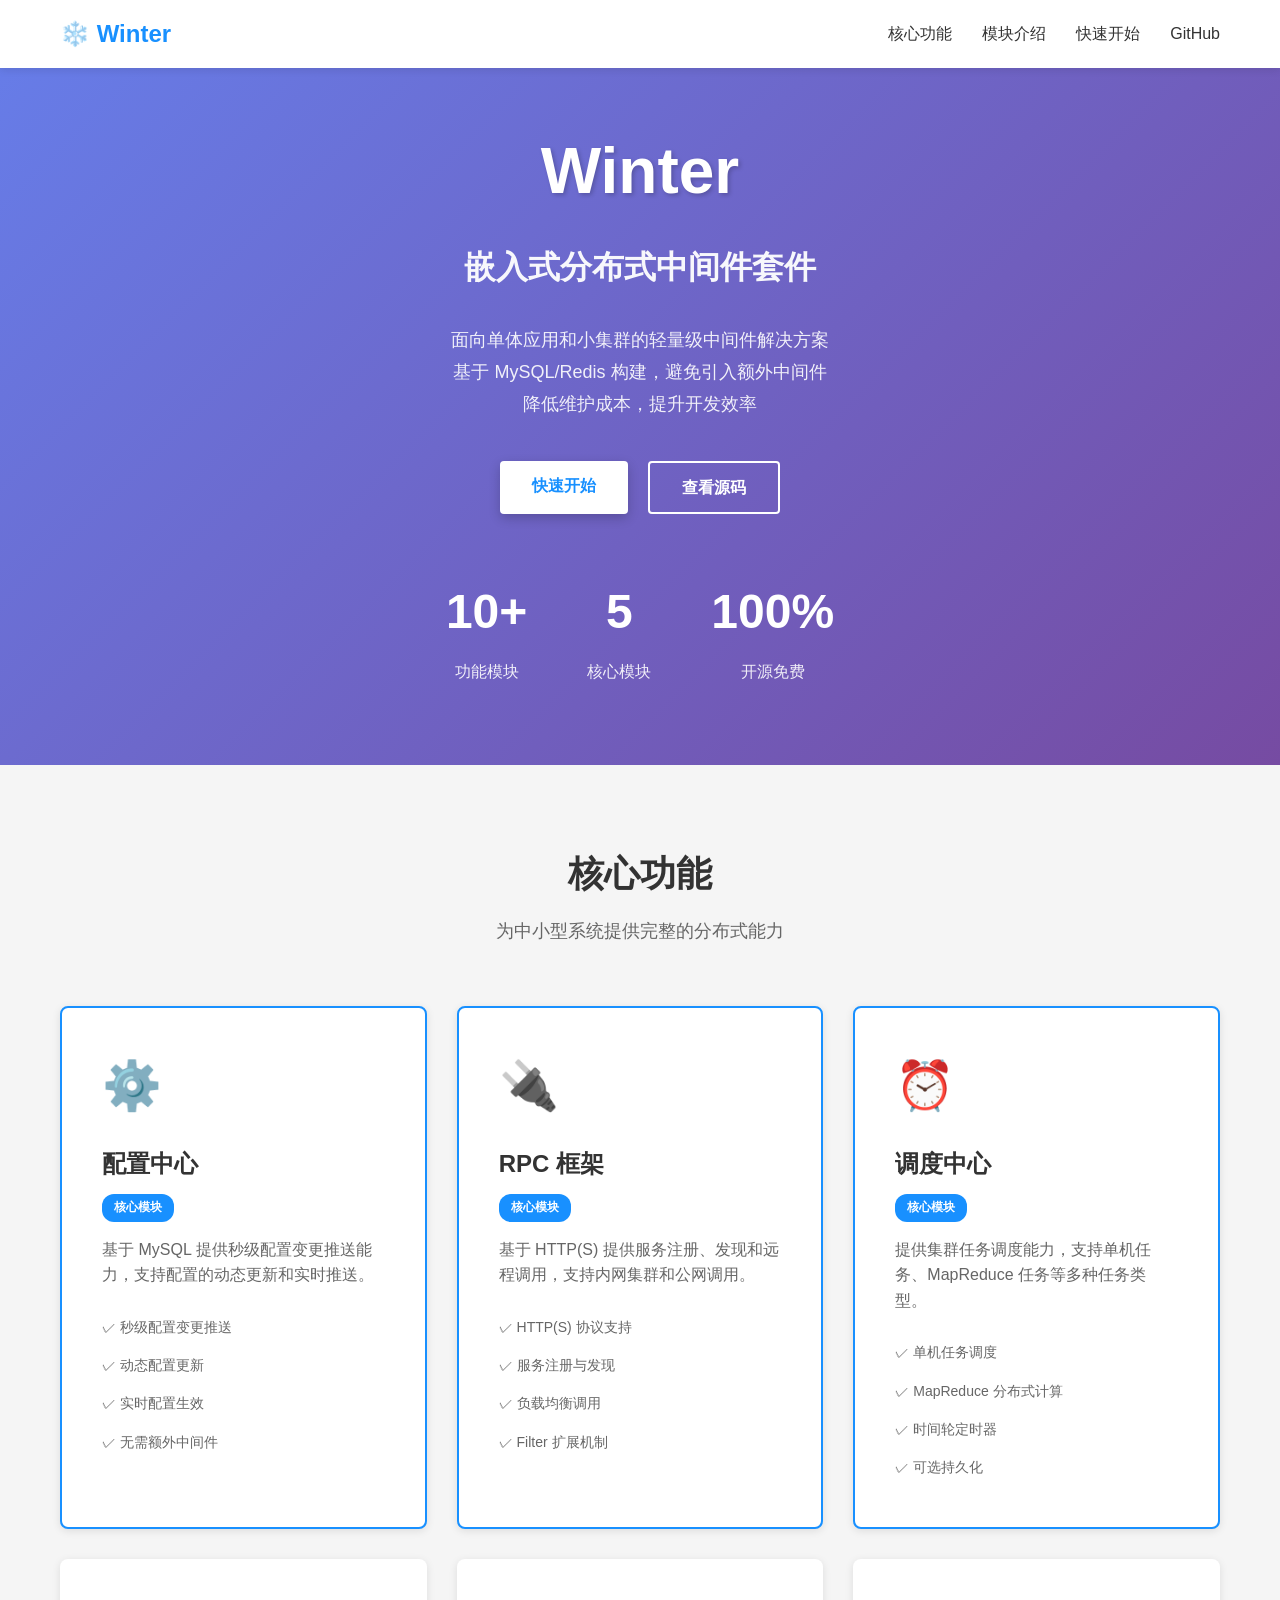
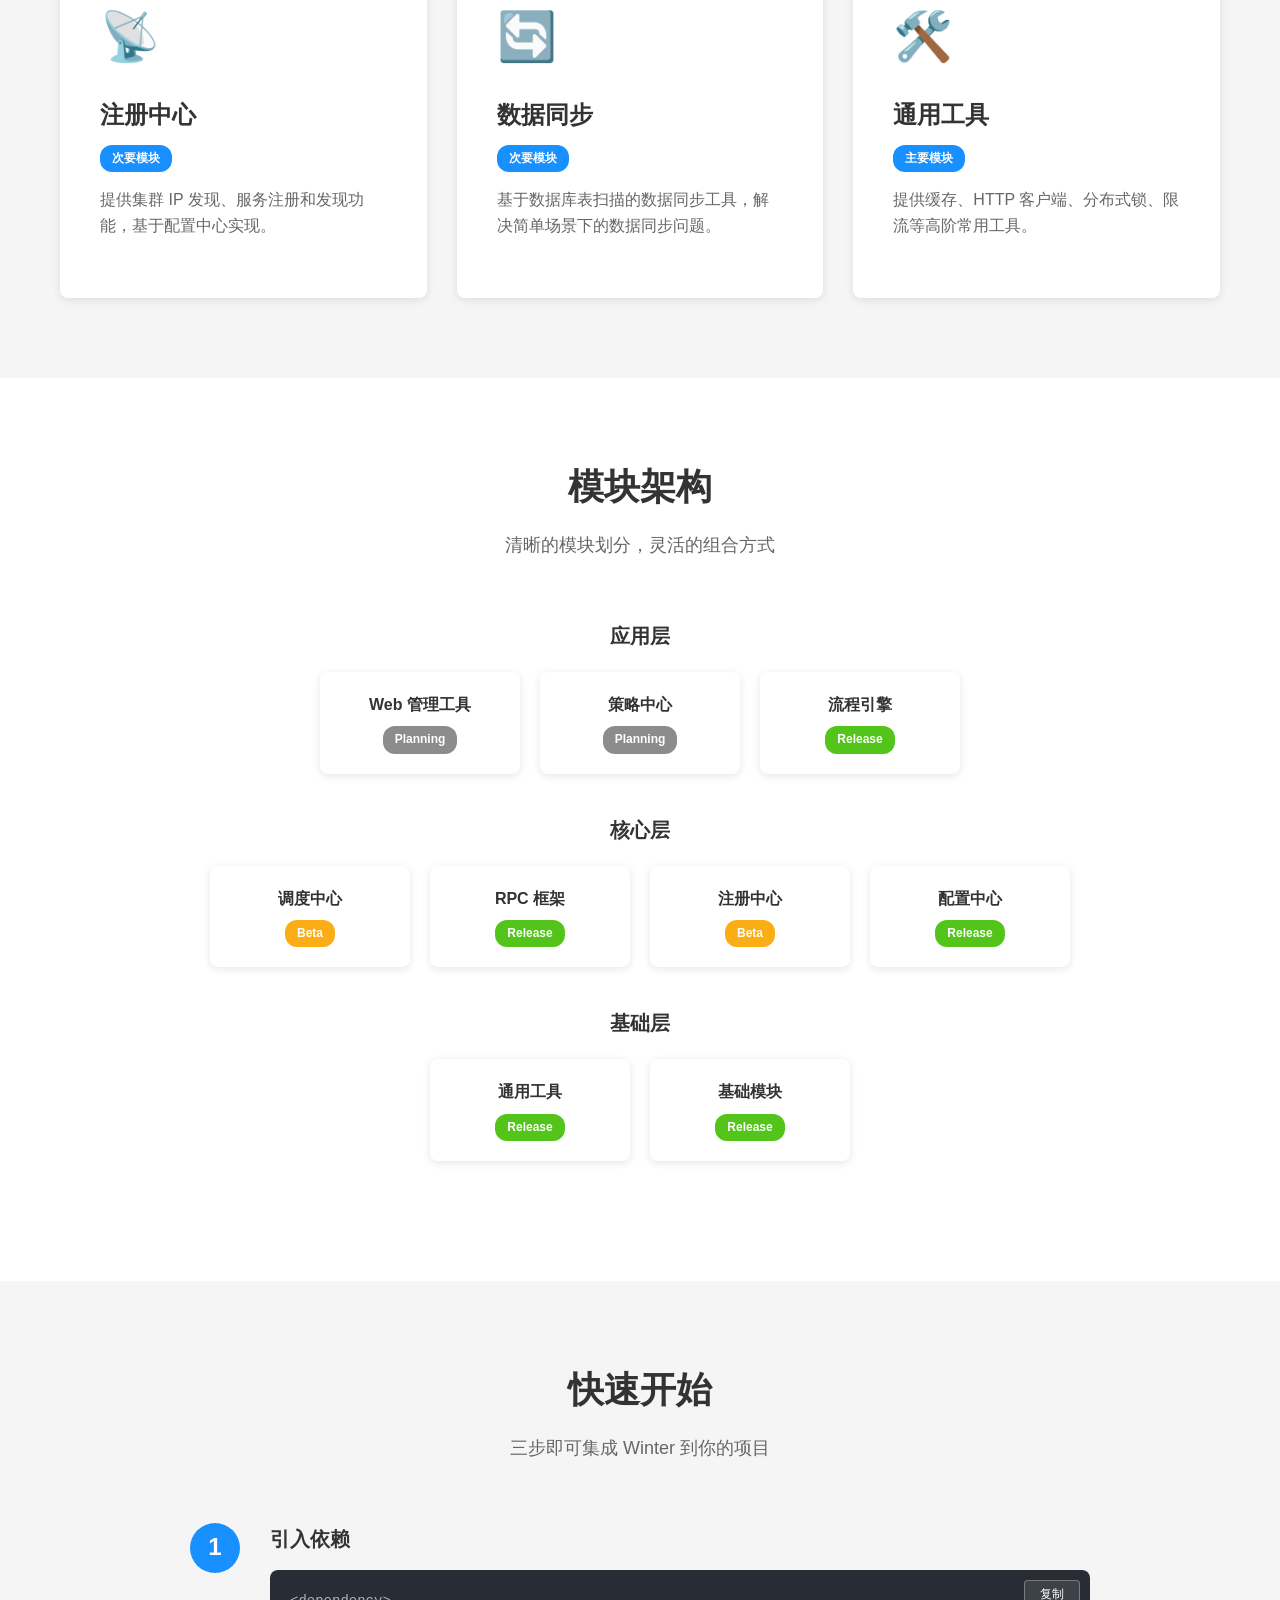
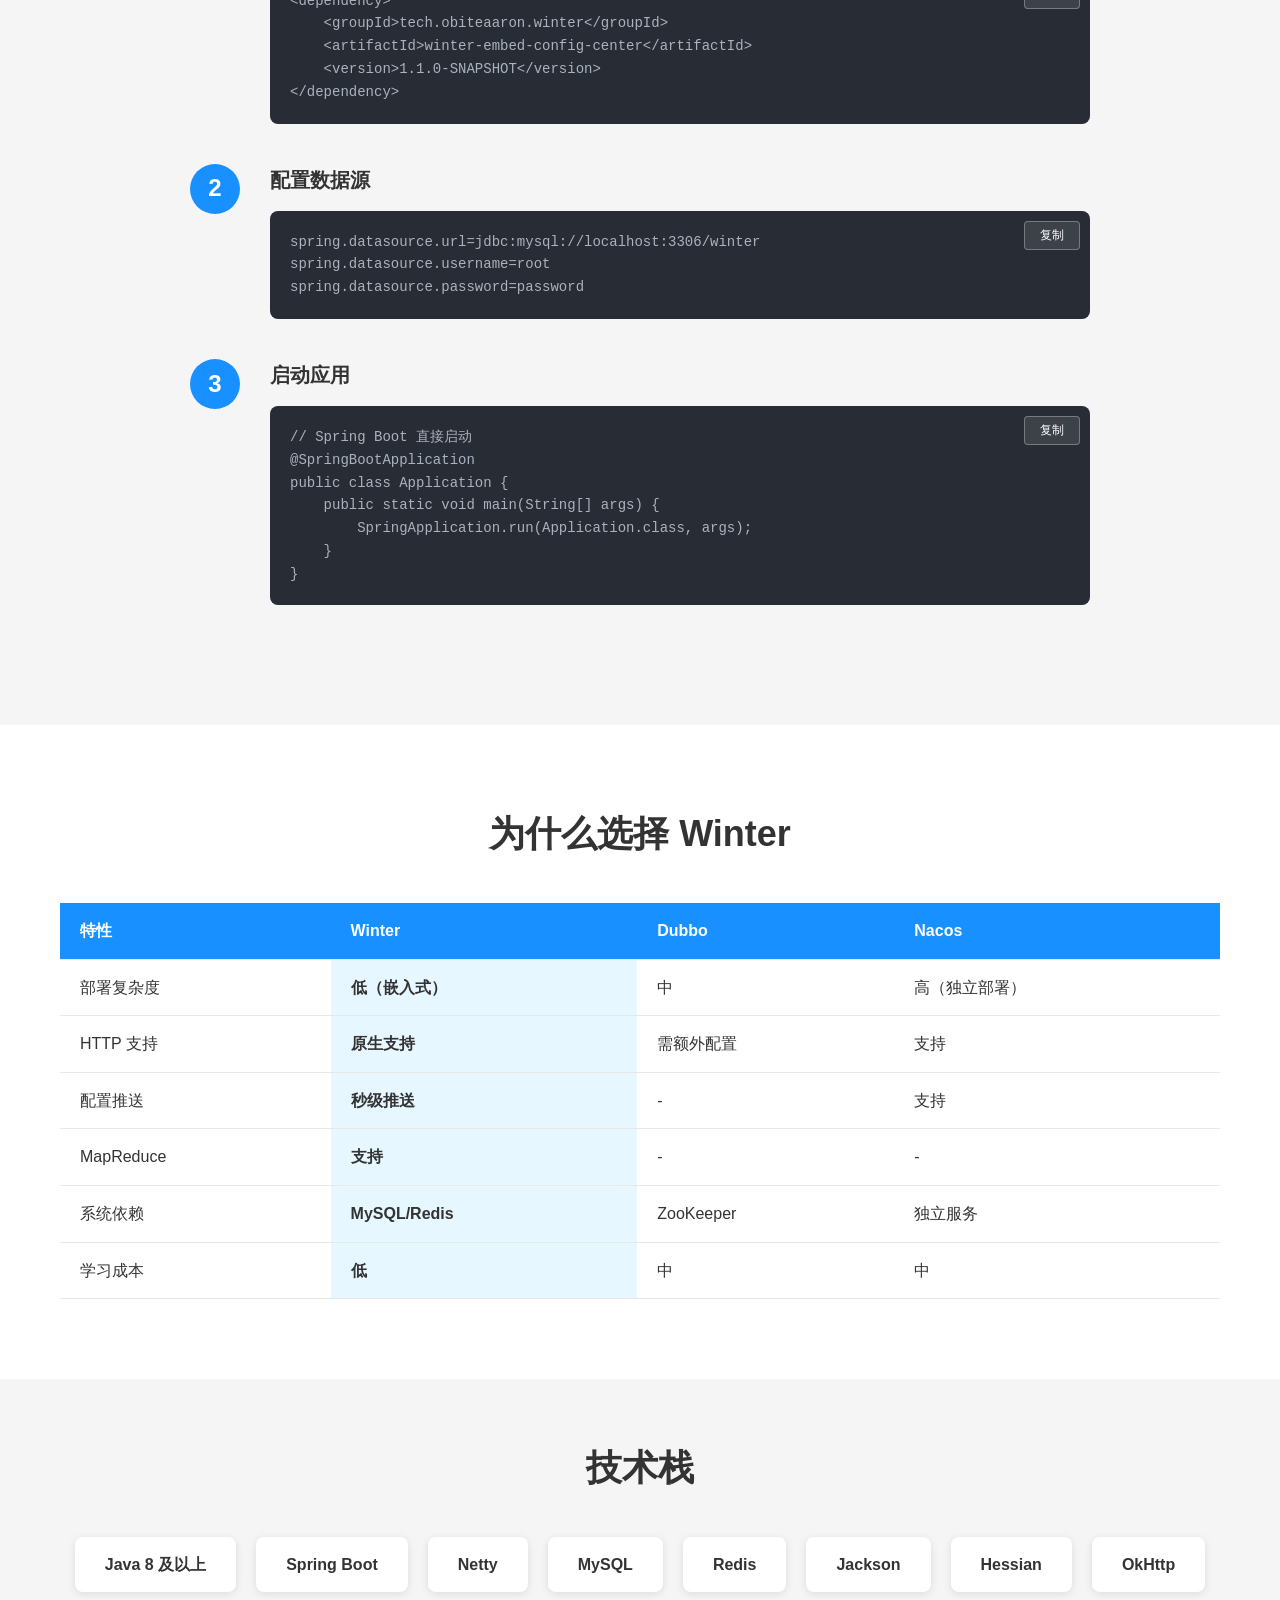
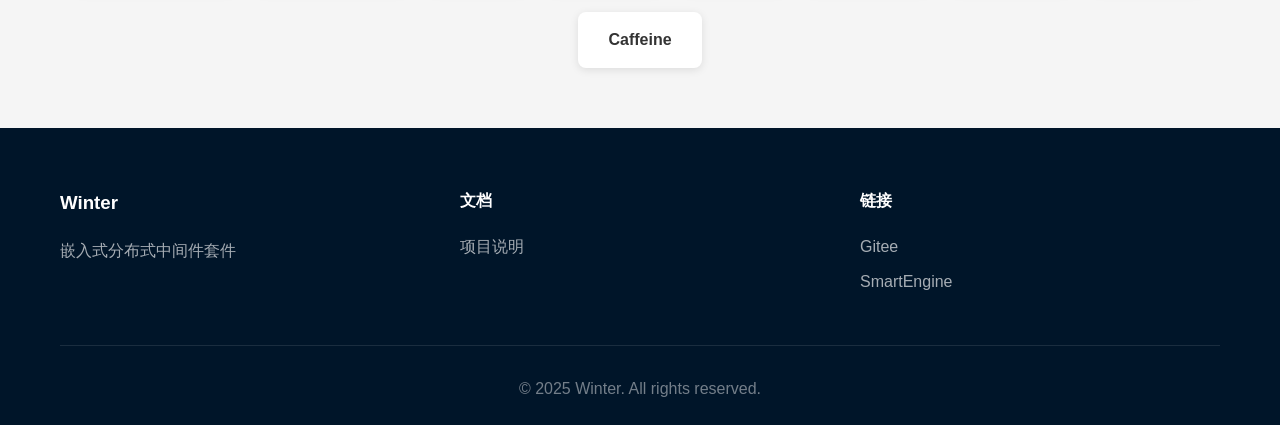
==== winter-portal/src/main/resources/static/index.html @ 9b307025 "feat(root): 添加 Winter 项目官网门户模块 - 在 pom.xml 中添加 winter-portal 模块配置 - 为 Spring Boot 自动配置添加版本依赖 - 添加 Sp" ====
<!DOCTYPE html>
<html lang="zh-CN">
<head>
    <meta charset="UTF-8">
    <meta name="viewport" content="width=device-width, initial-scale=1.0">
    <title>Winter - 嵌入式分布式中间件套件</title>
    <link rel="stylesheet" href="css/style.css">
</head>
<body>
    <!-- 导航栏 -->
    <nav class="navbar">
        <div class="container">
            <div class="nav-brand">
                <h1>❄️ Winter</h1>
            </div>
            <ul class="nav-menu">
                <li><a href="#features">核心功能</a></li>
                <li><a href="#modules">模块介绍</a></li>
                <li><a href="#quickstart">快速开始</a></li>
                <li><a href="https://gitee.com/zhanlanstar/winter" target="_blank">GitHub</a></li>
            </ul>
        </div>
    </nav>

    <!-- Hero 区域 -->
    <section class="hero">
        <div class="container">
            <div class="hero-content">
                <h1 class="hero-title">Winter</h1>
                <h2 class="hero-subtitle">嵌入式分布式中间件套件</h2>
                <p class="hero-description">
                    面向单体应用和小集群的轻量级中间件解决方案<br>
                    基于 MySQL/Redis 构建，避免引入额外中间件<br>
                    降低维护成本，提升开发效率
                </p>
                <div class="hero-buttons">
                    <a href="#quickstart" class="btn btn-primary">快速开始</a>
                    <a href="https://gitee.com/zhanlanstar/winter" target="_blank" class="btn btn-secondary">查看源码</a>
                </div>
            </div>
            <div class="hero-stats">
                <div class="stat-item">
                    <div class="stat-number">10+</div>
                    <div class="stat-label">功能模块</div>
                </div>
                <div class="stat-item">
                    <div class="stat-number">5</div>
                    <div class="stat-label">核心模块</div>
                </div>
                <div class="stat-item">
                    <div class="stat-number">100%</div>
                    <div class="stat-label">开源免费</div>
                </div>
            </div>
        </div>
    </section>

    <!-- 核心功能 -->
    <section id="features" class="features">
        <div class="container">
            <h2 class="section-title">核心功能</h2>
            <p class="section-subtitle">为中小型系统提供完整的分布式能力</p>

            <div class="feature-grid">
                <!-- 配置中心 -->
                <div class="feature-card feature-card-highlight">
                    <div class="feature-icon">⚙️</div>
                    <h3>配置中心</h3>
                    <p class="feature-tag">核心模块</p>
                    <p class="feature-description">
                        基于 MySQL 提供秒级配置变更推送能力，支持配置的动态更新和实时推送。
                    </p>
                    <ul class="feature-list">
                        <li>✓ 秒级配置变更推送</li>
                        <li>✓ 动态配置更新</li>
                        <li>✓ 实时配置生效</li>
                        <li>✓ 无需额外中间件</li>
                    </ul>
                </div>

                <!-- RPC 框架 -->
                <div class="feature-card feature-card-highlight">
                    <div class="feature-icon">🔌</div>
                    <h3>RPC 框架</h3>
                    <p class="feature-tag">核心模块</p>
                    <p class="feature-description">
                        基于 HTTP(S) 提供服务注册、发现和远程调用，支持内网集群和公网调用。
                    </p>
                    <ul class="feature-list">
                        <li>✓ HTTP(S) 协议支持</li>
                        <li>✓ 服务注册与发现</li>
                        <li>✓ 负载均衡调用</li>
                        <li>✓ Filter 扩展机制</li>
                    </ul>
                </div>

                <!-- 调度中心 -->
                <div class="feature-card feature-card-highlight">
                    <div class="feature-icon">⏰</div>
                    <h3>调度中心</h3>
                    <p class="feature-tag">核心模块</p>
                    <p class="feature-description">
                        提供集群任务调度能力，支持单机任务、MapReduce 任务等多种任务类型。
                    </p>
                    <ul class="feature-list">
                        <li>✓ 单机任务调度</li>
                        <li>✓ MapReduce 分布式计算</li>
                        <li>✓ 时间轮定时器</li>
                        <li>✓ 可选持久化</li>
                    </ul>
                </div>

                <!-- 注册中心 -->
                <div class="feature-card">
                    <div class="feature-icon">📡</div>
                    <h3>注册中心</h3>
                    <p class="feature-tag">次要模块</p>
                    <p class="feature-description">
                        提供集群 IP 发现、服务注册和发现功能，基于配置中心实现。
                    </p>
                </div>

                <!-- 数据同步 -->
                <div class="feature-card">
                    <div class="feature-icon">🔄</div>
                    <h3>数据同步</h3>
                    <p class="feature-tag">次要模块</p>
                    <p class="feature-description">
                        基于数据库表扫描的数据同步工具，解决简单场景下的数据同步问题。
                    </p>
                </div>

                <!-- 通用工具 -->
                <div class="feature-card">
                    <div class="feature-icon">🛠️</div>
                    <h3>通用工具</h3>
                    <p class="feature-tag">主要模块</p>
                    <p class="feature-description">
                        提供缓存、HTTP 客户端、分布式锁、限流等高阶常用工具。
                    </p>
                </div>
            </div>
        </div>
    </section>

    <!-- 模块详细介绍 -->
    <section id="modules" class="modules">
        <div class="container">
            <h2 class="section-title">模块架构</h2>
            <p class="section-subtitle">清晰的模块划分，灵活的组合方式</p>

            <div class="module-diagram">
                <div class="module-layer">
                    <div class="layer-title">应用层</div>
                    <div class="module-items">
                        <div class="module-item module-item-planning">
                            <span class="module-name">Web 管理工具</span>
                            <span class="module-status">Planning</span>
                        </div>
                        <div class="module-item module-item-planning">
                            <span class="module-name">策略中心</span>
                            <span class="module-status">Planning</span>
                        </div>
                        <div class="module-item module-item-release">
                            <span class="module-name">流程引擎</span>
                            <span class="module-status">Release</span>
                        </div>
                    </div>
                </div>

                <div class="module-layer">
                    <div class="layer-title">核心层</div>
                    <div class="module-items">
                        <div class="module-item module-item-beta">
                            <span class="module-name">调度中心</span>
                            <span class="module-status">Beta</span>
                        </div>
                        <div class="module-item module-item-release">
                            <span class="module-name">RPC 框架</span>
                            <span class="module-status">Release</span>
                        </div>
                        <div class="module-item module-item-beta">
                            <span class="module-name">注册中心</span>
                            <span class="module-status">Beta</span>
                        </div>
                        <div class="module-item module-item-release">
                            <span class="module-name">配置中心</span>
                            <span class="module-status">Release</span>
                        </div>
                    </div>
                </div>

                <div class="module-layer">
                    <div class="layer-title">基础层</div>
                    <div class="module-items">
                        <div class="module-item module-item-release">
                            <span class="module-name">通用工具</span>
                            <span class="module-status">Release</span>
                        </div>
                        <div class="module-item module-item-release">
                            <span class="module-name">基础模块</span>
                            <span class="module-status">Release</span>
                        </div>
                    </div>
                </div>
            </div>
        </div>
    </section>

    <!-- 快速开始 -->
    <section id="quickstart" class="quickstart">
        <div class="container">
            <h2 class="section-title">快速开始</h2>
            <p class="section-subtitle">三步即可集成 Winter 到你的项目</p>

            <div class="steps">
                <div class="step">
                    <div class="step-number">1</div>
                    <div class="step-content">
                        <h3>引入依赖</h3>
                        <div class="code-block">
                            <pre><code>&lt;dependency&gt;
    &lt;groupId&gt;tech.obiteaaron.winter&lt;/groupId&gt;
    &lt;artifactId&gt;winter-embed-config-center&lt;/artifactId&gt;
    &lt;version&gt;1.1.0-SNAPSHOT&lt;/version&gt;
&lt;/dependency&gt;</code></pre>
                        </div>
                    </div>
                </div>

                <div class="step">
                    <div class="step-number">2</div>
                    <div class="step-content">
                        <h3>配置数据源</h3>
                        <div class="code-block">
                            <pre><code>spring.datasource.url=jdbc:mysql://localhost:3306/winter
spring.datasource.username=root
spring.datasource.password=password</code></pre>
                        </div>
                    </div>
                </div>

                <div class="step">
                    <div class="step-number">3</div>
                    <div class="step-content">
                        <h3>启动应用</h3>
                        <div class="code-block">
                            <pre><code>// Spring Boot 直接启动
@SpringBootApplication
public class Application {
    public static void main(String[] args) {
        SpringApplication.run(Application.class, args);
    }
}</code></pre>
                        </div>
                    </div>
                </div>
            </div>
        </div>
    </section>

    <!-- 优势对比 -->
    <section class="advantages">
        <div class="container">
            <h2 class="section-title">为什么选择 Winter</h2>
            <div class="comparison-table">
                <table>
                    <thead>
                        <tr>
                            <th>特性</th>
                            <th>Winter</th>
                            <th>Dubbo</th>
                            <th>Nacos</th>
                        </tr>
                    </thead>
                    <tbody>
                        <tr>
                            <td>部署复杂度</td>
                            <td class="highlight">低（嵌入式）</td>
                            <td>中</td>
                            <td>高（独立部署）</td>
                        </tr>
                        <tr>
                            <td>HTTP 支持</td>
                            <td class="highlight">原生支持</td>
                            <td>需额外配置</td>
                            <td>支持</td>
                        </tr>
                        <tr>
                            <td>配置推送</td>
                            <td class="highlight">秒级推送</td>
                            <td>-</td>
                            <td>支持</td>
                        </tr>
                        <tr>
                            <td>MapReduce</td>
                            <td class="highlight">支持</td>
                            <td>-</td>
                            <td>-</td>
                        </tr>
                        <tr>
                            <td>系统依赖</td>
                            <td class="highlight">MySQL/Redis</td>
                            <td>ZooKeeper</td>
                            <td>独立服务</td>
                        </tr>
                        <tr>
                            <td>学习成本</td>
                            <td class="highlight">低</td>
                            <td>中</td>
                            <td>中</td>
                        </tr>
                    </tbody>
                </table>
            </div>
        </div>
    </section>

    <!-- 技术栈 -->
    <section class="tech-stack">
        <div class="container">
            <h2 class="section-title">技术栈</h2>
            <div class="tech-items">
                <div class="tech-item">Java 8 及以上</div>
                <div class="tech-item">Spring Boot</div>
                <div class="tech-item">Netty</div>
                <div class="tech-item">MySQL</div>
                <div class="tech-item">Redis</div>
                <div class="tech-item">Jackson</div>
                <div class="tech-item">Hessian</div>
                <div class="tech-item">OkHttp</div>
                <div class="tech-item">Caffeine</div>
            </div>
        </div>
    </section>

    <!-- 页脚 -->
    <footer class="footer">
        <div class="container">
            <div class="footer-content">
                <div class="footer-section">
                    <h3>Winter</h3>
                    <p>嵌入式分布式中间件套件</p>
                </div>
                <div class="footer-section">
                    <h4>文档</h4>
                    <ul>
                        <li><a href="README.md">项目说明</a></li>
                    </ul>
                </div>
                <div class="footer-section">
                    <h4>链接</h4>
                    <ul>
                        <li><a href="https://gitee.com/zhanlanstar/winter" target="_blank">Gitee</a></li>
                        <li><a href="https://github.com/obiteaaron/SmartEngine-Enhance" target="_blank">SmartEngine</a></li>
                    </ul>
                </div>
            </div>
            <div class="footer-bottom">
                <p>&copy; 2025 Winter. All rights reserved.</p>
            </div>
        </div>
    </footer>

    <script src="js/script.js"></script>
</body>
</html>
---- winter-portal/src/main/resources/static/css/style.css ----
/* 全局样式 */
* {
    margin: 0;
    padding: 0;
    box-sizing: border-box;
}

:root {
    --primary-color: #1890ff;
    --primary-dark: #096dd9;
    --secondary-color: #52c41a;
    --text-color: #333;
    --text-light: #666;
    --bg-light: #f5f5f5;
    --bg-white: #ffffff;
    --border-color: #e8e8e8;
    --shadow: 0 2px 8px rgba(0, 0, 0, 0.1);
    --shadow-hover: 0 4px 16px rgba(0, 0, 0, 0.15);
}

body {
    font-family: -apple-system, BlinkMacSystemFont, 'Segoe UI', 'PingFang SC', 'Hiragino Sans GB',
        'Microsoft YaHei', 'Helvetica Neue', Helvetica, Arial, sans-serif;
    line-height: 1.6;
    color: var(--text-color);
    background-color: var(--bg-white);
}

.container {
    max-width: 1200px;
    margin: 0 auto;
    padding: 0 20px;
}

/* 导航栏 */
.navbar {
    background: var(--bg-white);
    box-shadow: var(--shadow);
    position: fixed;
    top: 0;
    left: 0;
    right: 0;
    z-index: 1000;
    padding: 15px 0;
}

.navbar .container {
    display: flex;
    justify-content: space-between;
    align-items: center;
}

.nav-brand h1 {
    font-size: 24px;
    color: var(--primary-color);
    font-weight: 600;
}

.nav-menu {
    display: flex;
    list-style: none;
    gap: 30px;
}

.nav-menu a {
    text-decoration: none;
    color: var(--text-color);
    font-weight: 500;
    transition: color 0.3s;
}

.nav-menu a:hover {
    color: var(--primary-color);
}

/* Hero 区域 */
.hero {
    background: linear-gradient(135deg, #667eea 0%, #764ba2 100%);
    color: white;
    padding: 120px 0 80px;
    text-align: center;
}

.hero-title {
    font-size: 64px;
    font-weight: 700;
    margin-bottom: 20px;
    text-shadow: 2px 2px 4px rgba(0, 0, 0, 0.2);
}

.hero-subtitle {
    font-size: 32px;
    font-weight: 600;
    margin-bottom: 30px;
    opacity: 0.95;
}

.hero-description {
    font-size: 18px;
    line-height: 1.8;
    margin-bottom: 40px;
    opacity: 0.9;
}

.hero-buttons {
    display: flex;
    gap: 20px;
    justify-content: center;
    margin-bottom: 60px;
}

.btn {
    display: inline-block;
    padding: 12px 32px;
    border-radius: 4px;
    text-decoration: none;
    font-weight: 600;
    font-size: 16px;
    transition: all 0.3s;
    cursor: pointer;
}

.btn-primary {
    background: white;
    color: var(--primary-color);
    box-shadow: 0 4px 12px rgba(0, 0, 0, 0.2);
}

.btn-primary:hover {
    transform: translateY(-2px);
    box-shadow: 0 6px 16px rgba(0, 0, 0, 0.3);
}

.btn-secondary {
    background: transparent;
    color: white;
    border: 2px solid white;
}

.btn-secondary:hover {
    background: white;
    color: var(--primary-color);
}

.hero-stats {
    display: flex;
    justify-content: center;
    gap: 60px;
    margin-top: 60px;
}

.stat-item {
    text-align: center;
}

.stat-number {
    font-size: 48px;
    font-weight: 700;
    margin-bottom: 8px;
}

.stat-label {
    font-size: 16px;
    opacity: 0.9;
}

/* 核心功能 */
.features {
    padding: 80px 0;
    background: var(--bg-light);
}

.section-title {
    font-size: 36px;
    text-align: center;
    margin-bottom: 15px;
    color: var(--text-color);
}

.section-subtitle {
    text-align: center;
    color: var(--text-light);
    margin-bottom: 60px;
    font-size: 18px;
}

.feature-grid {
    display: grid;
    grid-template-columns: repeat(auto-fit, minmax(350px, 1fr));
    gap: 30px;
}

.feature-card {
    background: var(--bg-white);
    padding: 40px;
    border-radius: 8px;
    box-shadow: var(--shadow);
    transition: all 0.3s;
}

.feature-card:hover {
    transform: translateY(-5px);
    box-shadow: var(--shadow-hover);
}

.feature-card-highlight {
    border: 2px solid var(--primary-color);
}

.feature-icon {
    font-size: 48px;
    margin-bottom: 20px;
}

.feature-card h3 {
    font-size: 24px;
    margin-bottom: 10px;
    color: var(--text-color);
}

.feature-tag {
    display: inline-block;
    background: var(--primary-color);
    color: white;
    padding: 4px 12px;
    border-radius: 12px;
    font-size: 12px;
    font-weight: 600;
    margin-bottom: 15px;
}

.feature-description {
    color: var(--text-light);
    margin-bottom: 20px;
    line-height: 1.6;
}

.feature-list {
    list-style: none;
}

.feature-list li {
    padding: 8px 0;
    color: var(--text-light);
    font-size: 14px;
}

/* 模块架构 */
.modules {
    padding: 80px 0;
    background: var(--bg-white);
}

.module-diagram {
    max-width: 900px;
    margin: 0 auto;
}

.module-layer {
    margin-bottom: 40px;
}

.layer-title {
    font-size: 20px;
    font-weight: 600;
    margin-bottom: 20px;
    color: var(--text-color);
    text-align: center;
}

.module-items {
    display: flex;
    justify-content: center;
    gap: 20px;
    flex-wrap: wrap;
}

.module-item {
    background: var(--bg-white);
    padding: 20px 30px;
    border-radius: 8px;
    box-shadow: var(--shadow);
    min-width: 200px;
    text-align: center;
    transition: all 0.3s;
}

.module-item:hover {
    transform: translateY(-3px);
    box-shadow: var(--shadow-hover);
}

.module-name {
    display: block;
    font-size: 16px;
    font-weight: 600;
    margin-bottom: 8px;
    color: var(--text-color);
}

.module-status {
    display: inline-block;
    padding: 4px 12px;
    border-radius: 12px;
    font-size: 12px;
    font-weight: 600;
}

.module-item-release .module-status {
    background: var(--secondary-color);
    color: white;
}

.module-item-beta .module-status {
    background: #faad14;
    color: white;
}

.module-item-planning .module-status {
    background: #8c8c8c;
    color: white;
}

/* 快速开始 */
.quickstart {
    padding: 80px 0;
    background: var(--bg-light);
}

.steps {
    max-width: 900px;
    margin: 0 auto;
}

.step {
    display: flex;
    gap: 30px;
    margin-bottom: 40px;
}

.step-number {
    flex-shrink: 0;
    width: 50px;
    height: 50px;
    background: var(--primary-color);
    color: white;
    border-radius: 50%;
    display: flex;
    align-items: center;
    justify-content: center;
    font-size: 24px;
    font-weight: 700;
}

.step-content {
    flex: 1;
}

.step-content h3 {
    font-size: 20px;
    margin-bottom: 15px;
    color: var(--text-color);
}

.code-block {
    background: #282c34;
    border-radius: 8px;
    overflow: hidden;
}

.code-block pre {
    padding: 20px;
    overflow-x: auto;
}

.code-block code {
    color: #abb2bf;
    font-family: 'Courier New', Courier, monospace;
    font-size: 14px;
    line-height: 1.6;
}

/* 优势对比 */
.advantages {
    padding: 80px 0;
    background: var(--bg-white);
}

.comparison-table {
    overflow-x: auto;
    margin-top: 40px;
}

.comparison-table table {
    width: 100%;
    border-collapse: collapse;
    background: var(--bg-white);
    box-shadow: var(--shadow);
}

.comparison-table th,
.comparison-table td {
    padding: 15px 20px;
    text-align: left;
    border-bottom: 1px solid var(--border-color);
}

.comparison-table th {
    background: var(--primary-color);
    color: white;
    font-weight: 600;
}

.comparison-table tr:hover {
    background: var(--bg-light);
}

.comparison-table .highlight {
    background: #e6f7ff;
    font-weight: 600;
}

/* 技术栈 */
.tech-stack {
    padding: 60px 0;
    background: var(--bg-light);
}

.tech-items {
    display: flex;
    justify-content: center;
    gap: 20px;
    flex-wrap: wrap;
    margin-top: 40px;
}

.tech-item {
    background: var(--bg-white);
    padding: 15px 30px;
    border-radius: 8px;
    box-shadow: var(--shadow);
    font-weight: 600;
    color: var(--text-color);
    transition: all 0.3s;
}

.tech-item:hover {
    transform: translateY(-3px);
    box-shadow: var(--shadow-hover);
    background: var(--primary-color);
    color: white;
}

/* 页脚 */
.footer {
    background: #001529;
    color: white;
    padding: 60px 0 30px;
}

.footer-content {
    display: grid;
    grid-template-columns: repeat(auto-fit, minmax(250px, 1fr));
    gap: 40px;
    margin-bottom: 40px;
}

.footer-section h3,
.footer-section h4 {
    margin-bottom: 20px;
    color: white;
}

.footer-section p {
    color: rgba(255, 255, 255, 0.65);
}

.footer-section ul {
    list-style: none;
}

.footer-section li {
    margin-bottom: 10px;
}

.footer-section a {
    color: rgba(255, 255, 255, 0.65);
    text-decoration: none;
    transition: color 0.3s;
}

.footer-section a:hover {
    color: white;
}

.footer-bottom {
    text-align: center;
    padding-top: 30px;
    border-top: 1px solid rgba(255, 255, 255, 0.1);
    color: rgba(255, 255, 255, 0.45);
}

/* 响应式设计 */
@media (max-width: 768px) {
    .hero-title {
        font-size: 48px;
    }

    .hero-subtitle {
        font-size: 24px;
    }

    .hero-description {
        font-size: 16px;
    }

    .hero-buttons {
        flex-direction: column;
        align-items: center;
    }

    .hero-stats {
        flex-direction: column;
        gap: 30px;
    }

    .feature-grid {
        grid-template-columns: 1fr;
    }

    .step {
        flex-direction: column;
    }

    .step-number {
        width: 40px;
        height: 40px;
        font-size: 20px;
    }

    .nav-menu {
        gap: 15px;
    }

    .nav-menu a {
        font-size: 14px;
    }
}

/* 平滑滚动 */
html {
    scroll-behavior: smooth;
}

/* 动画效果 */
@keyframes fadeInUp {
    from {
        opacity: 0;
        transform: translateY(30px);
    }
    to {
        opacity: 1;
        transform: translateY(0);
    }
}

.feature-card,
.module-item,
.step {
    animation: fadeInUp 0.6s ease-out;
}

/* 滚动条样式 */
::-webkit-scrollbar {
    width: 8px;
    height: 8px;
}

::-webkit-scrollbar-track {
    background: var(--bg-light);
}

::-webkit-scrollbar-thumb {
    background: var(--primary-color);
    border-radius: 4px;
}

::-webkit-scrollbar-thumb:hover {
    background: var(--primary-dark);
}
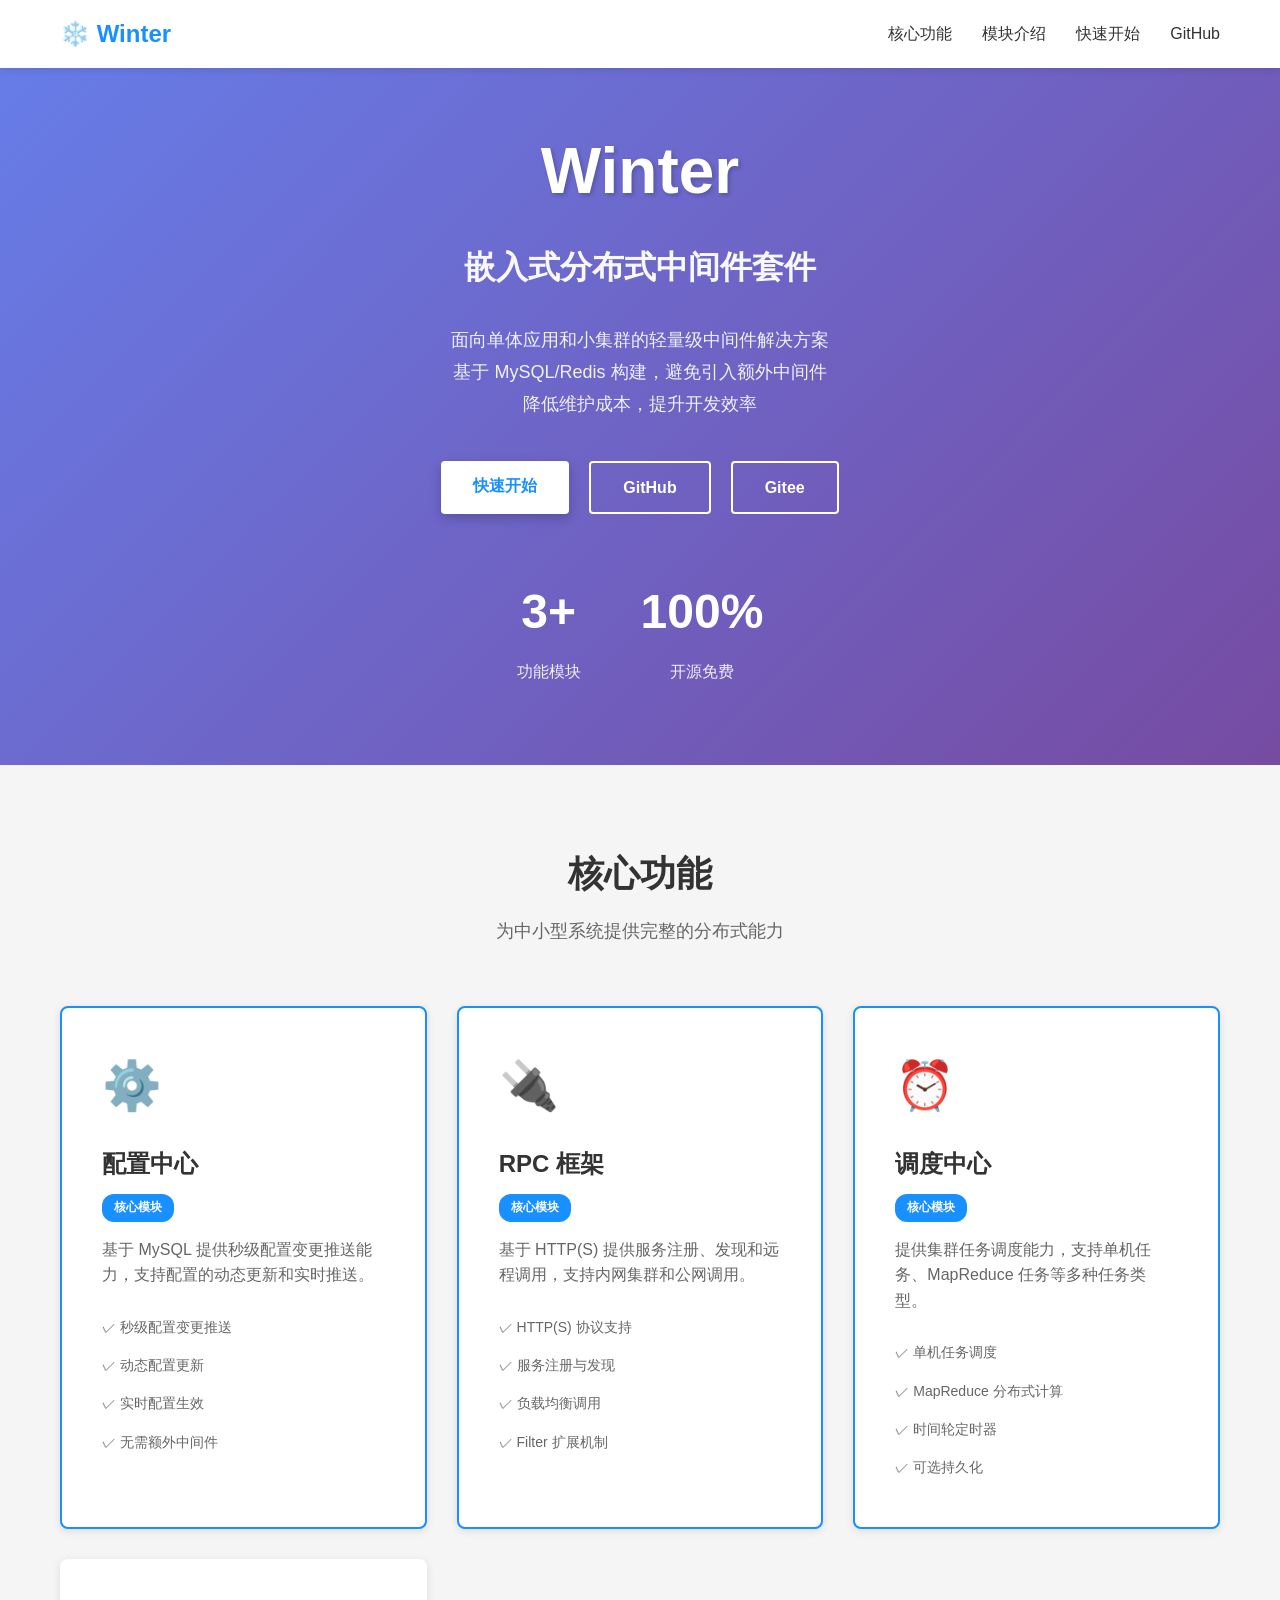
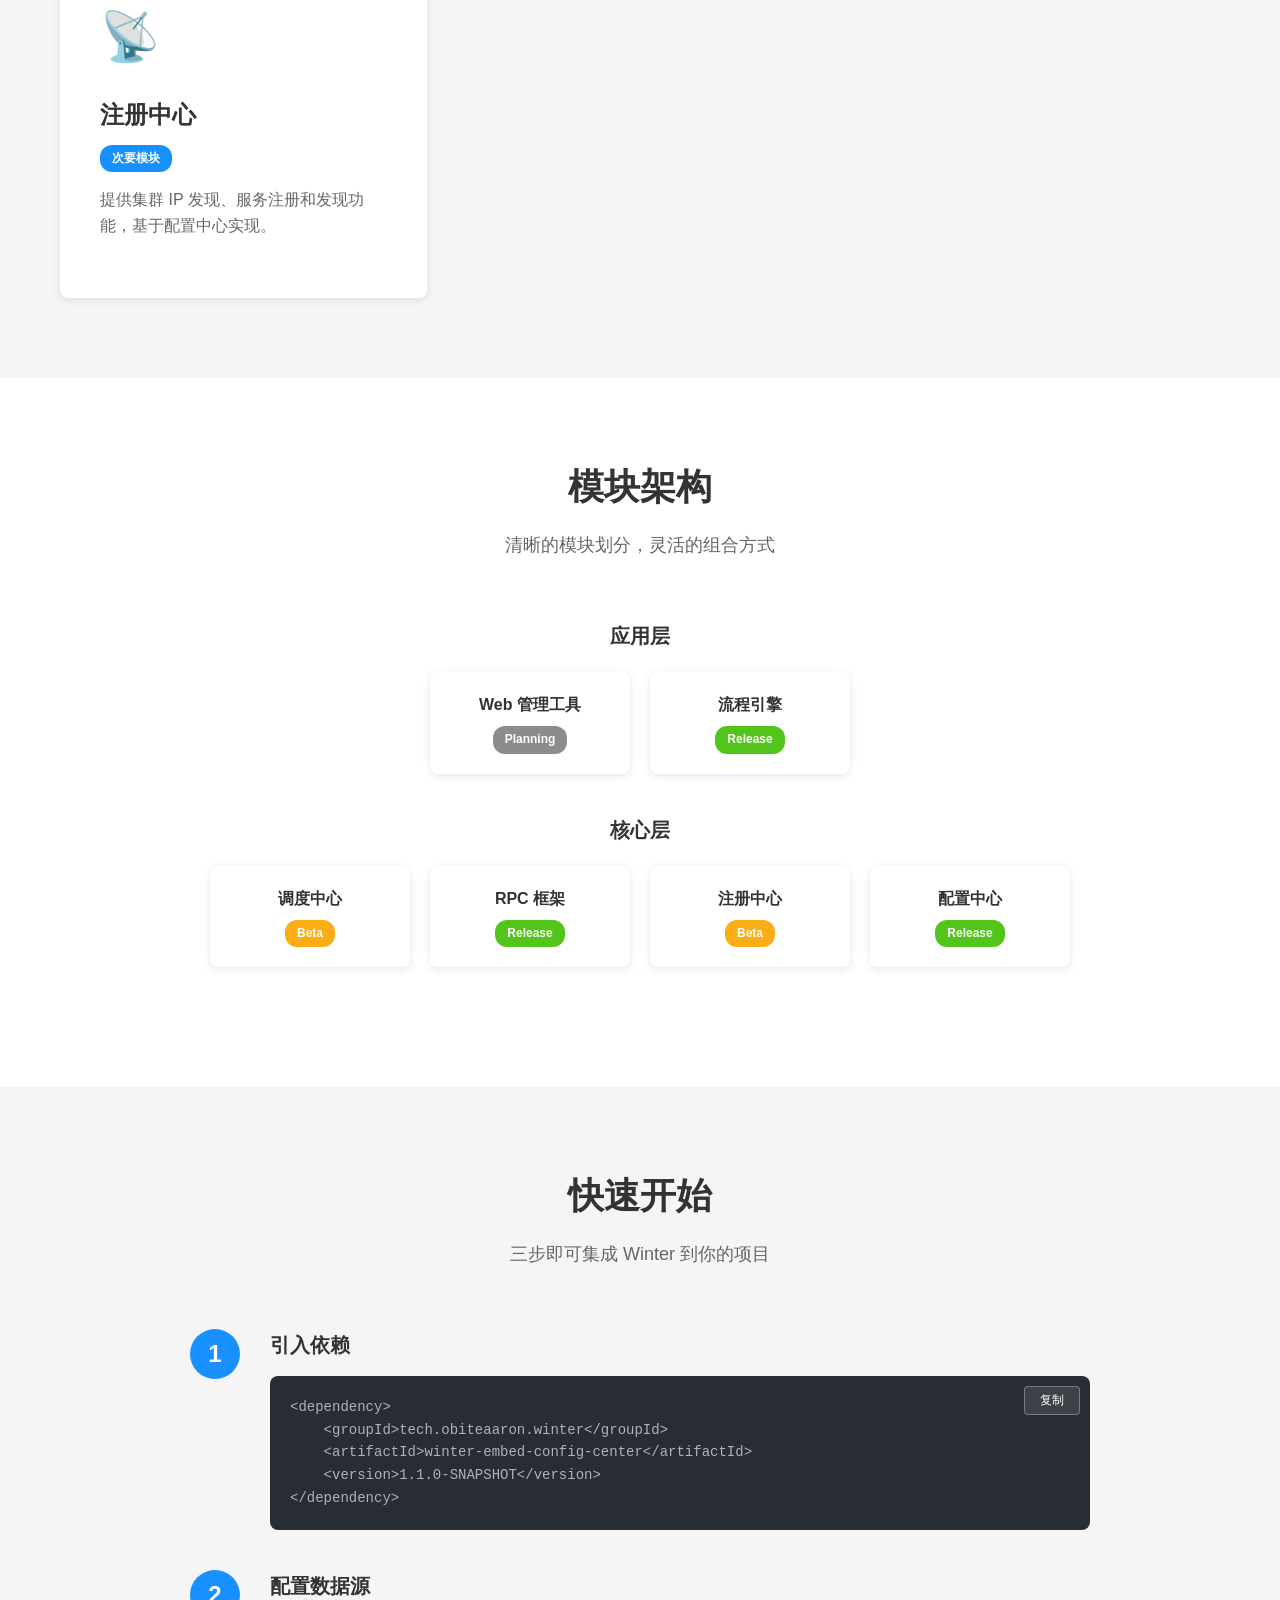
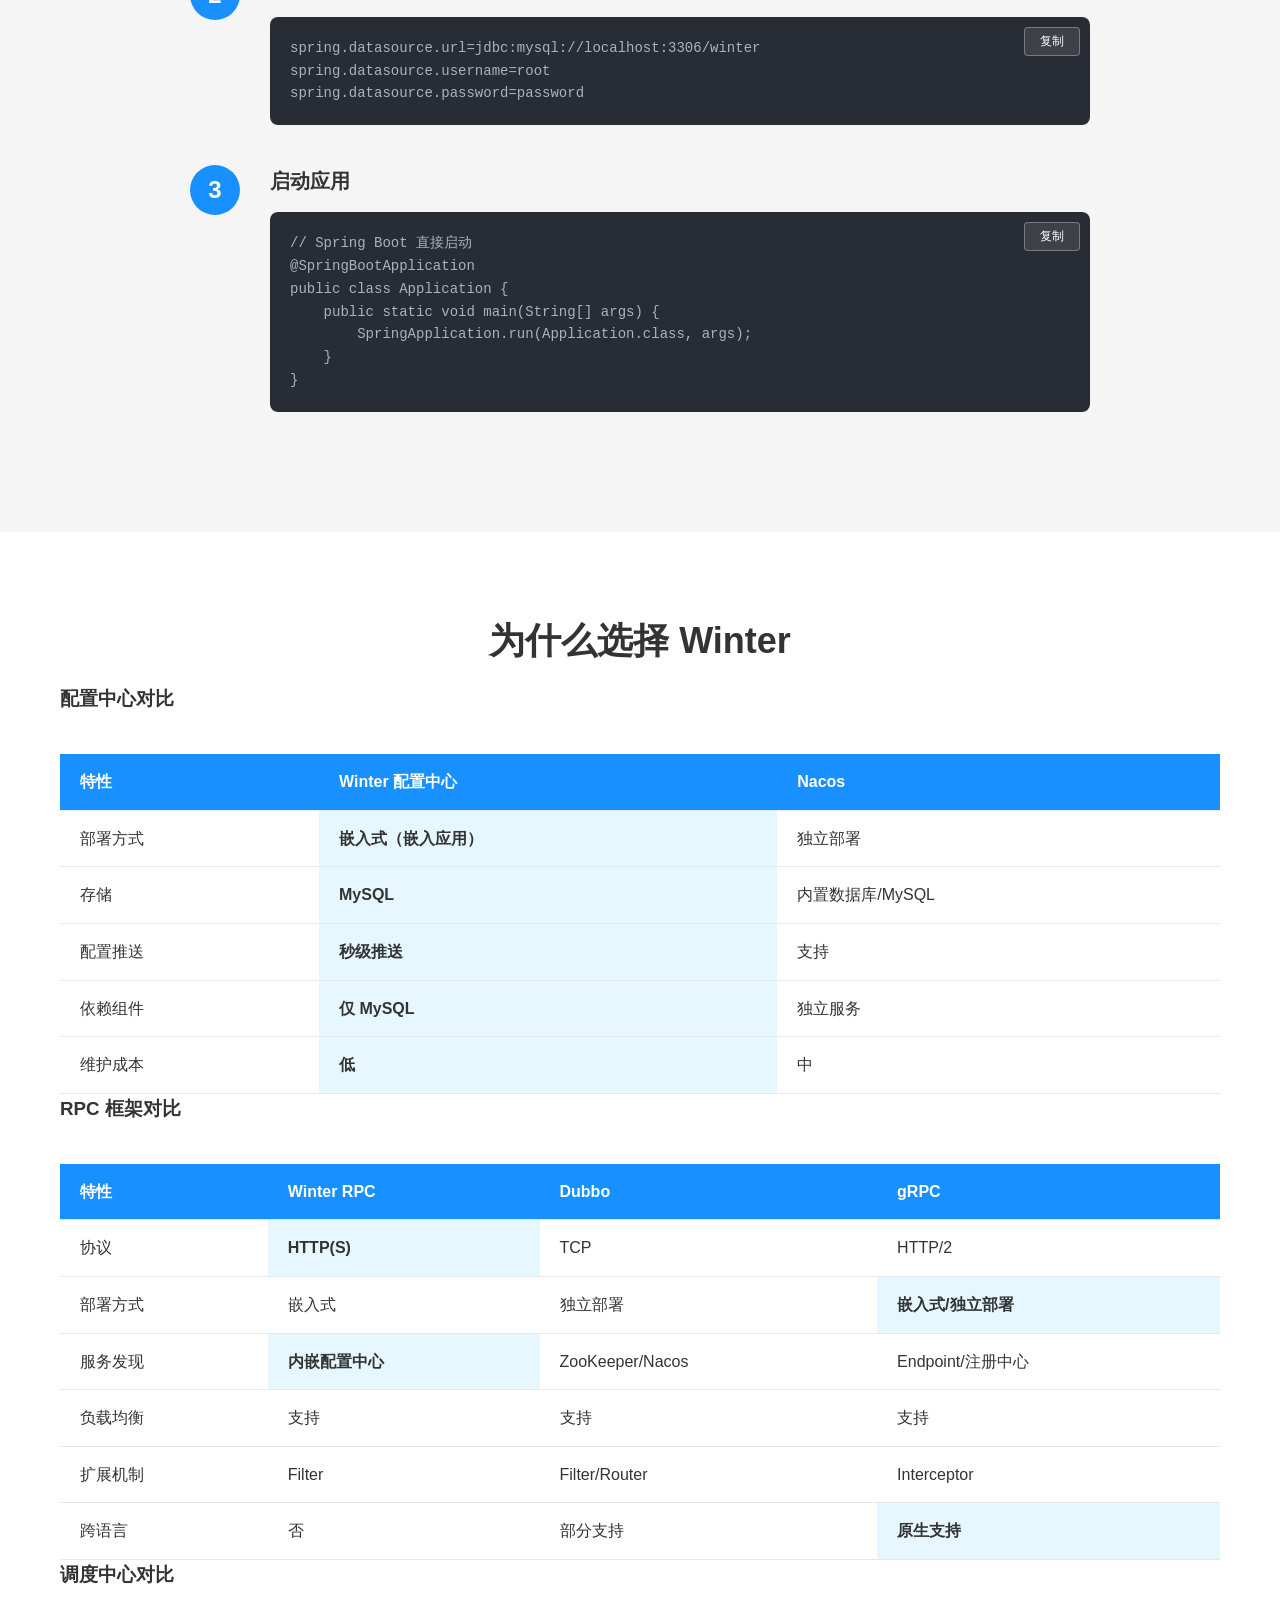
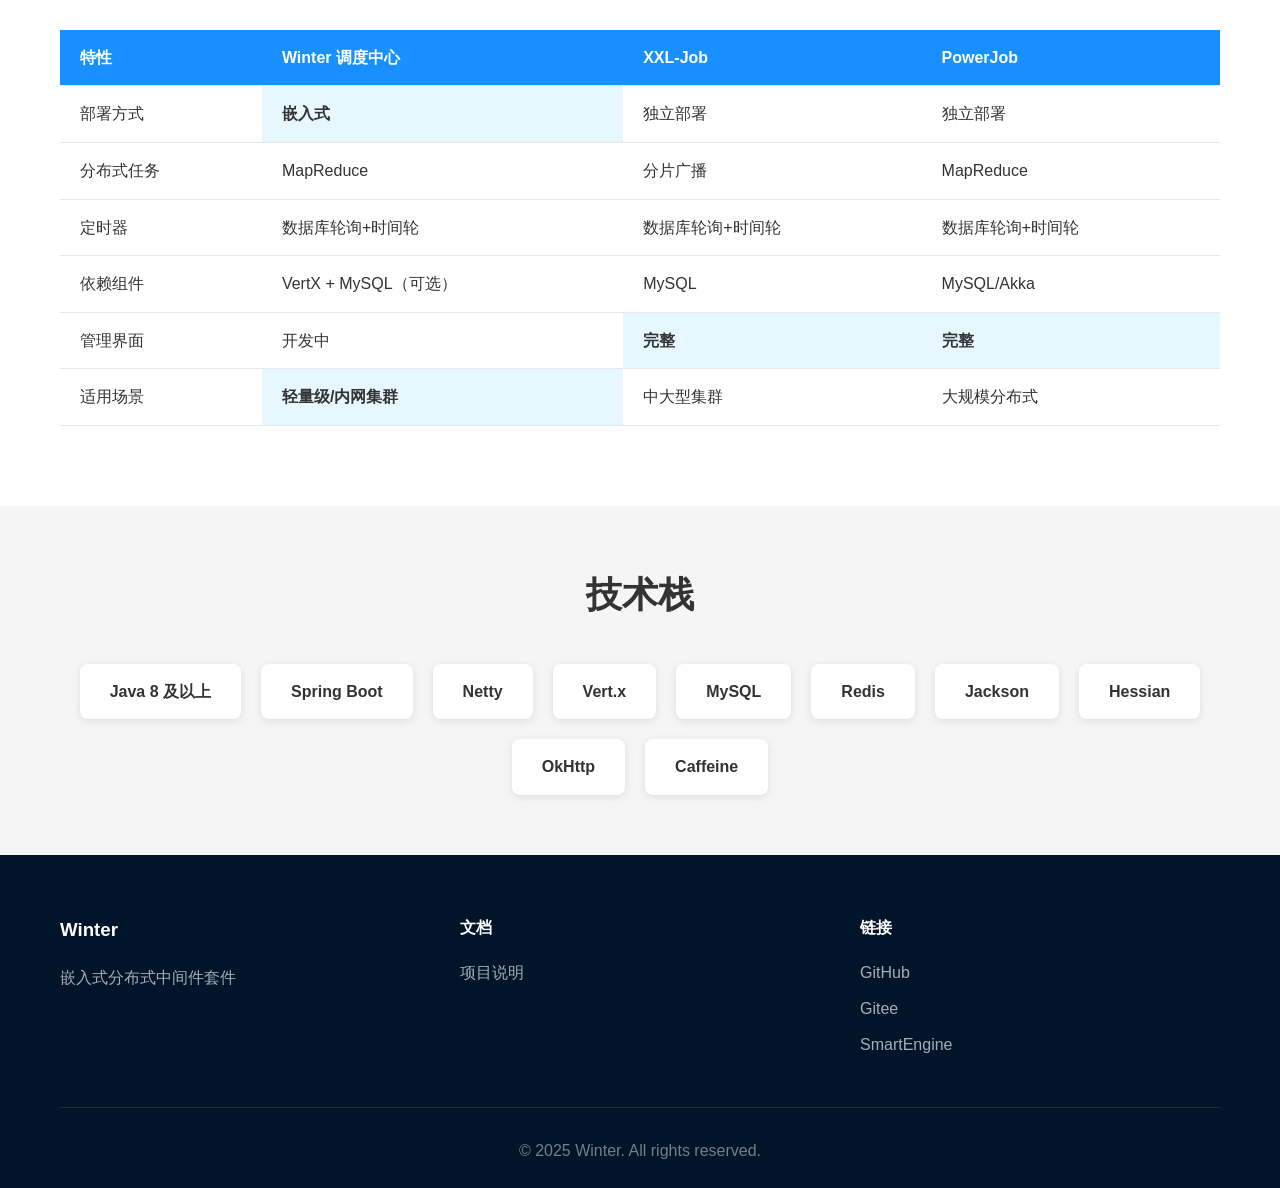
==== commit 984db682: "refactor(homepage): 更新项目主页内容和结构 - 将 GitHub 链接从 Gitee 迁移到真正的 GitHub 地址 - 添加 Gitee 镜像链接并修改按钮文字描述 - 移除数" ====
--- a/winter-portal/src/main/resources/static/index.html
+++ b/winter-portal/src/main/resources/static/index.html
@@ -17,7 +17,7 @@
                 <li><a href="#features">核心功能</a></li>
                 <li><a href="#modules">模块介绍</a></li>
                 <li><a href="#quickstart">快速开始</a></li>
-                <li><a href="https://gitee.com/zhanlanstar/winter" target="_blank">GitHub</a></li>
+                <li><a href="https://github.com/obiteaaron/winter" target="_blank">GitHub</a></li>
             </ul>
         </div>
     </nav>
@@ -35,17 +35,14 @@
                 </p>
                 <div class="hero-buttons">
                     <a href="#quickstart" class="btn btn-primary">快速开始</a>
-                    <a href="https://gitee.com/zhanlanstar/winter" target="_blank" class="btn btn-secondary">查看源码</a>
+                    <a href="https://github.com/obiteaaron/winter" target="_blank" class="btn btn-secondary">GitHub</a>
+                    <a href="https://gitee.com/zhanlanstar/winter" target="_blank" class="btn btn-secondary">Gitee</a>
                 </div>
             </div>
             <div class="hero-stats">
                 <div class="stat-item">
-                    <div class="stat-number">10+</div>
+                    <div class="stat-number">3+</div>
                     <div class="stat-label">功能模块</div>
-                </div>
-                <div class="stat-item">
-                    <div class="stat-number">5</div>
-                    <div class="stat-label">核心模块</div>
                 </div>
                 <div class="stat-item">
                     <div class="stat-number">100%</div>
@@ -119,26 +116,6 @@
                         提供集群 IP 发现、服务注册和发现功能，基于配置中心实现。
                     </p>
                 </div>
-
-                <!-- 数据同步 -->
-                <div class="feature-card">
-                    <div class="feature-icon">🔄</div>
-                    <h3>数据同步</h3>
-                    <p class="feature-tag">次要模块</p>
-                    <p class="feature-description">
-                        基于数据库表扫描的数据同步工具，解决简单场景下的数据同步问题。
-                    </p>
-                </div>
-
-                <!-- 通用工具 -->
-                <div class="feature-card">
-                    <div class="feature-icon">🛠️</div>
-                    <h3>通用工具</h3>
-                    <p class="feature-tag">主要模块</p>
-                    <p class="feature-description">
-                        提供缓存、HTTP 客户端、分布式锁、限流等高阶常用工具。
-                    </p>
-                </div>
             </div>
         </div>
     </section>
@@ -157,10 +134,6 @@
                             <span class="module-name">Web 管理工具</span>
                             <span class="module-status">Planning</span>
                         </div>
-                        <div class="module-item module-item-planning">
-                            <span class="module-name">策略中心</span>
-                            <span class="module-status">Planning</span>
-                        </div>
                         <div class="module-item module-item-release">
                             <span class="module-name">流程引擎</span>
                             <span class="module-status">Release</span>
@@ -190,19 +163,7 @@
                     </div>
                 </div>
 
-                <div class="module-layer">
-                    <div class="layer-title">基础层</div>
-                    <div class="module-items">
-                        <div class="module-item module-item-release">
-                            <span class="module-name">通用工具</span>
-                            <span class="module-status">Release</span>
-                        </div>
-                        <div class="module-item module-item-release">
-                            <span class="module-name">基础模块</span>
-                            <span class="module-status">Release</span>
-                        </div>
-                    </div>
-                </div>
+                
             </div>
         </div>
     </section>
@@ -263,55 +224,158 @@
     <section class="advantages">
         <div class="container">
             <h2 class="section-title">为什么选择 Winter</h2>
-            <div class="comparison-table">
-                <table>
-                    <thead>
-                        <tr>
-                            <th>特性</th>
-                            <th>Winter</th>
-                            <th>Dubbo</th>
-                            <th>Nacos</th>
-                        </tr>
-                    </thead>
-                    <tbody>
-                        <tr>
-                            <td>部署复杂度</td>
-                            <td class="highlight">低（嵌入式）</td>
-                            <td>中</td>
-                            <td>高（独立部署）</td>
-                        </tr>
-                        <tr>
-                            <td>HTTP 支持</td>
-                            <td class="highlight">原生支持</td>
-                            <td>需额外配置</td>
-                            <td>支持</td>
-                        </tr>
-                        <tr>
-                            <td>配置推送</td>
-                            <td class="highlight">秒级推送</td>
-                            <td>-</td>
-                            <td>支持</td>
-                        </tr>
-                        <tr>
-                            <td>MapReduce</td>
-                            <td class="highlight">支持</td>
-                            <td>-</td>
-                            <td>-</td>
-                        </tr>
-                        <tr>
-                            <td>系统依赖</td>
-                            <td class="highlight">MySQL/Redis</td>
-                            <td>ZooKeeper</td>
-                            <td>独立服务</td>
-                        </tr>
-                        <tr>
-                            <td>学习成本</td>
-                            <td class="highlight">低</td>
-                            <td>中</td>
-                            <td>中</td>
-                        </tr>
-                    </tbody>
-                </table>
+
+            <!-- 配置中心对比 -->
+            <div class="comparison-section">
+                <h3 class="comparison-title">配置中心对比</h3>
+                <div class="comparison-table">
+                    <table>
+                        <thead>
+                            <tr>
+                                <th>特性</th>
+                                <th>Winter 配置中心</th>
+                                <th>Nacos</th>
+                            </tr>
+                        </thead>
+                        <tbody>
+                            <tr>
+                                <td>部署方式</td>
+                                <td class="highlight">嵌入式（嵌入应用）</td>
+                                <td>独立部署</td>
+                            </tr>
+                            <tr>
+                                <td>存储</td>
+                                <td class="highlight">MySQL</td>
+                                <td>内置数据库/MySQL</td>
+                            </tr>
+                            <tr>
+                                <td>配置推送</td>
+                                <td class="highlight">秒级推送</td>
+                                <td>支持</td>
+                            </tr>
+                            <tr>
+                                <td>依赖组件</td>
+                                <td class="highlight">仅 MySQL</td>
+                                <td>独立服务</td>
+                            </tr>
+                            <tr>
+                                <td>维护成本</td>
+                                <td class="highlight">低</td>
+                                <td>中</td>
+                            </tr>
+                        </tbody>
+                    </table>
+                </div>
+            </div>
+
+            <!-- RPC 框架对比 -->
+            <div class="comparison-section">
+                <h3 class="comparison-title">RPC 框架对比</h3>
+                <div class="comparison-table">
+                    <table>
+                        <thead>
+                            <tr>
+                                <th>特性</th>
+                                <th>Winter RPC</th>
+                                <th>Dubbo</th>
+                                <th>gRPC</th>
+                            </tr>
+                        </thead>
+                        <tbody>
+                            <tr>
+                                <td>协议</td>
+                                <td class="highlight">HTTP(S)</td>
+                                <td>TCP</td>
+                                <td>HTTP/2</td>
+                            </tr>
+                            <tr>
+                                <td>部署方式</td>
+                                <td>嵌入式</td>
+                                <td>独立部署</td>
+                                <td class="highlight">嵌入式/独立部署</td>
+                            </tr>
+                            <tr>
+                                <td>服务发现</td>
+                                <td class="highlight">内嵌配置中心</td>
+                                <td>ZooKeeper/Nacos</td>
+                                <td>Endpoint/注册中心</td>
+                            </tr>
+                            <tr>
+                                <td>负载均衡</td>
+                                <td>支持</td>
+                                <td>支持</td>
+                                <td>支持</td>
+                            </tr>
+                            <tr>
+                                <td>扩展机制</td>
+                                <td>Filter</td>
+                                <td>Filter/Router</td>
+                                <td>Interceptor</td>
+                            </tr>
+                            <tr>
+                                <td>跨语言</td>
+                                <td>否</td>
+                                <td>部分支持</td>
+                                <td class="highlight">原生支持</td>
+                            </tr>
+                        </tbody>
+                    </table>
+                </div>
+            </div>
+
+            <!-- 调度中心对比 -->
+            <div class="comparison-section">
+                <h3 class="comparison-title">调度中心对比</h3>
+                <div class="comparison-table">
+                    <table>
+                        <thead>
+                            <tr>
+                                <th>特性</th>
+                                <th>Winter 调度中心</th>
+                                <th>XXL-Job</th>
+                                <th>PowerJob</th>
+                            </tr>
+                        </thead>
+                        <tbody>
+                            <tr>
+                                <td>部署方式</td>
+                                <td class="highlight">嵌入式</td>
+                                <td>独立部署</td>
+                                <td>独立部署</td>
+                            </tr>
+                            <tr>
+                                <td>分布式任务</td>
+                                <td>MapReduce</td>
+                                <td>分片广播</td>
+                                <td>MapReduce</td>
+                            </tr>
+                            <tr>
+                                <td>定时器</td>
+                                <td>数据库轮询+时间轮</td>
+                                <td>数据库轮询+时间轮</td>
+                                <td>数据库轮询+时间轮</td>
+                            </tr>
+                            <tr>
+                                <td>依赖组件</td>
+                                <td>VertX + MySQL（可选）</td>
+                                <td>MySQL</td>
+                                <td>MySQL/Akka</td>
+                            </tr>
+                            <tr>
+                                <td>管理界面</td>
+                                <td>开发中</td>
+                                <td class="highlight">完整</td>
+                                <td class="highlight">完整</td>
+                            </tr>
+                            <tr>
+                                <td>适用场景</td>
+                                <td class="highlight">轻量级/内网集群</td>
+                                <td>中大型集群</td>
+                                <td>大规模分布式</td>
+                            </tr>
+                        </tbody>
+                    </table>
+                </div>
             </div>
         </div>
     </section>
@@ -324,6 +388,7 @@
                 <div class="tech-item">Java 8 及以上</div>
                 <div class="tech-item">Spring Boot</div>
                 <div class="tech-item">Netty</div>
+                <div class="tech-item">Vert.x</div>
                 <div class="tech-item">MySQL</div>
                 <div class="tech-item">Redis</div>
                 <div class="tech-item">Jackson</div>
@@ -345,12 +410,13 @@
                 <div class="footer-section">
                     <h4>文档</h4>
                     <ul>
-                        <li><a href="README.md">项目说明</a></li>
+                        <li><a href="https://gitee.com/zhanlanstar/winter/blob/master/README.md" target="_blank">项目说明</a></li>
                     </ul>
                 </div>
                 <div class="footer-section">
                     <h4>链接</h4>
                     <ul>
+                        <li><a href="https://github.com/obiteaaron/winter" target="_blank">GitHub</a></li>
                         <li><a href="https://gitee.com/zhanlanstar/winter" target="_blank">Gitee</a></li>
                         <li><a href="https://github.com/obiteaaron/SmartEngine-Enhance" target="_blank">SmartEngine</a></li>
                     </ul>
